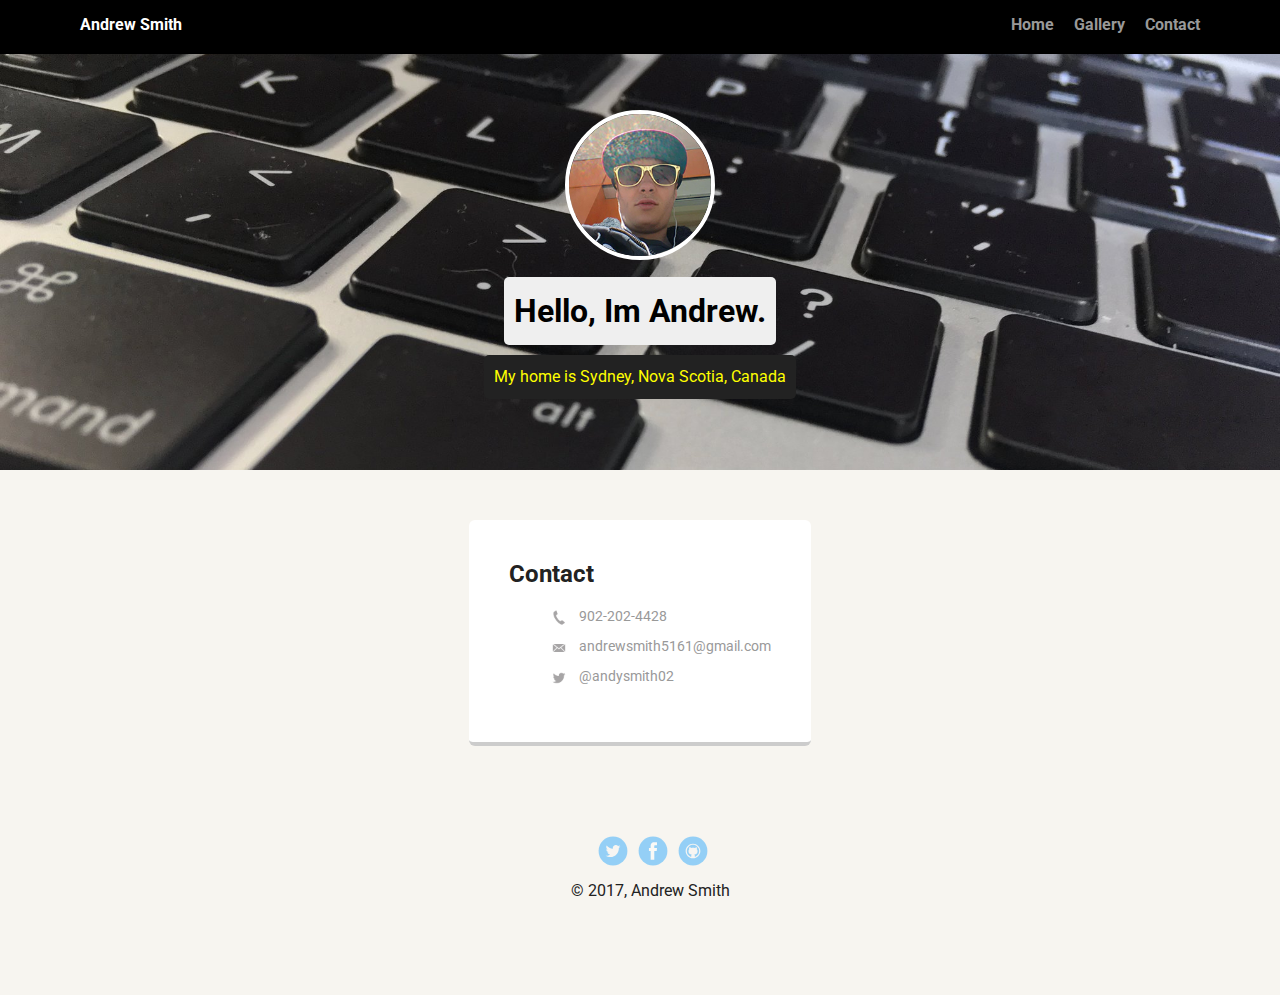
==== contact.html @ d6a13fef "upload" ====
<!doctype html>
<html lang="en">
<head>
  <meta charset="utf-8">
  <title>Andrew Smith's Profile</title>
  <meta name="viewport" content="width=device-width, initial-scale=1.0">
  <link rel="stylesheet" href="styles.css">
  <link href="https://fonts.googleapis.com/css?family=Muli%7CRoboto:400,300,500,700,900" rel="stylesheet"></head>
  <body>

    <div class="main-nav">
        <ul class="nav">
          <li class="name">Andrew Smith</li>
          <li><a href="index.html">Home</a></li>
          <li><a href="gallery.html">Gallery</a></li>
          <li><a href="contact.html">Contact</a></li>
        </ul>
    </div>

    <header>
      <img src="images/andy.jpg" alt="Photo of Andrew" class="profile-image">
      <h1 class="tag name">Hello, Im Andrew.</h1>
      <p class="tag location">My home is Sydney, Nova Scotia, Canada</p>
    </header>

    <main class="flex">
      <div class="card">
        <h2>Contact</h2>
        <ul class="contact-info">
          <li class="phone">
            <a href="tel:902-202-4428">902-202-4428</a>
          </li>
          <li class="mail">
            <a href="mailto:andrewsmith5161@gmail.com">andrewsmith5161@gmail.com</a>
          </li>
          <li class="twitter">
            <a href="http://twitter.com/intent/tweet?screen_name=andysmith02">@andysmith02</a>
          </li>
        </ul>
      </div>

    </main>
    <footer>
      <ul>
        <li><a href="http://www.twitter.com/andysmith02" class="social twitter">Twitter</a></li>
        <li><a href="http://www.facebook.com/andrew.smith02" class="social facebook">Facebook</a></li>
        <li><a href="http://www.github.com/andysmith02" class="social github">Github</a></li>
      </ul>
      <p class="copyright">&copy 2017, Andrew Smith</p>
    </footer>
  </body>
  </html>
---- styles.css ----
/* Global Layout Set-up */
* {
  box-sizing: border-box;
}

body {
  margin: 0;
  padding: 0;
  text-align: center;
  font-family: 'Roboto', sans-serif;
  color: #222;
  background: #f7f5f0;
}

img {
  max-width: 100%;
}
/* Link Styles */

a {
  text-decoration: none;
  color: #999;
}
a:hover {
  color: #6633ff;
}

/* Section Styles */

.main-nav {
  width: 100%;
  background: black;
  min-height: 30px;
  padding: 10px;
  position: fixed;
  text-align: center;
}
.nav {
  display: flex;
  justify-content: space-around;
  font-weight: 700;
  list-style-type: none;
  margin: 0 auto;
  padding: 0;
}

.nav .name {
    display: block;
    margin-right: auto;
    color: white;
}
.nav li {
  padding: 5px 10px 10px 10px;
}
.nav a {
  transition: all .5s;
}
.nav a:hover {
  color: white
}

header {
  text-align: center;
  background: url('images/keyboard.jpg') no-repeat top center;
  background-size: cover;
  overflow: hidden;
  padding-top: 60px;
}
header {
  line-height: 1.5;
}
header .profile-image {
  margin-top: 50px;
  width: 150px;
  height: 150px;
  border-radius: 100%;
  border: 4px solid white;
  transition: all .5s;
}
header .profile-image:hover {
  transform: scale(1.2) rotate(10deg);
}
.tag {
  background-color: #efefef;
  color: black;
  padding: 10px;
  border-radius: 5px;
  display: table;
  margin: 10px auto;
}
.location {
  background-color: #222;
  color: yellow;
}

.card {
  margin: 30px;
  padding: 20px 40px 40px;
  max-width: 500px;
  text-align: left;
  background: #fff;
  border-bottom: 4px solid #ccc;
  border-radius: 6px;
  transition: all .5s;
}
.card:hover {
  border-color: red;
}

.card p {
  clear: both;
}

ul.skills {
  padding: 0;
  text-align: center;
}

.skills li {
  border-radius: 6px;
  display: inline-block;
  background: #ff9904;
  color: white;
  padding: 5px 10px;
  margin: 2px;
}

.skills li:nth-child(odd) {
  background: #0399ff;
}

#gallery {
  margin: 0;
  padding: 0;
  list-style: none;
}

#gallery li {
  float: left;
  width: 45%;
  margin: 2.5%;
  background-color: #f5f5f5;
  color: #bdc3c7;
}

#gallery li a p {
  margin: 0;
  padding: 5%;
  font-size: 0.75em;
  color: #bdc3c7;
}

.contact-info {
  list-style: none;
  font-size: 0.9em;
}

.contact-info a {
  display: block;
  min-height: 20px;
  background-repeat: no-repeat;
  background-size: 20px 20px;
  padding: 0 0 0 30px;
  margin: 0 0 10px;
}

.contact-info li.phone a {
  background-image: url(images/phone.png);
}

.contact-info li.mail a {
  background-image: url(images/mail.png);
}

.contact-info li.twitter a {
  background-image: url(images/twitter.png);
}

footer {
  width: 100%;
  min-height: 30px;
  padding: 20px 0 40px 20px;
  clear: both;
}

footer .copyright {
  top: -8px;
  font-size: .75em;
}

footer ul {
  list-style-type: none;
  margin: 0;
  padding: 0;
}

footer ul li {
  display: inline-block;
}

a.social {
  display: inline-block;
  text-indent: -9999px;
  margin-left: 5px;
  width: 30px;
  height: 30px;
  background-size: 30px 30px;
  opacity: .4;
  transition: all .5s;
}
a.twitter {
  background-image: url(images/twitter.svg);
}
a.facebook {
  background-image: url(images/facebook.svg);
}
a.github {
  background-image: url(images/github.svg);
}
a.social:hover {
  opacity: 1;
}
.clearfix {
  clear: both;
}

/* Styles for larger screens */
@media screen and (min-width: 720px) {

  .flex {
      display: -ms-flexbox;      /* TWEENER - IE 10 */
      display: flex;
      max-width: 1200px;
      -ms-flex-pack: distribute;
      justify-content: space-around;
      margin: 0 auto;
  }

  header {
    min-height: 470px;
  }

  .nav {
    max-width: 1200px;
    padding: 0 30px;
  }


  main {
    padding-top: 20px;
  }

  main p {
    line-height: 1.6em;
  }

  #gallery li {
    width: 28.3333%;
  }

  #gallery li:nth-child(3n+1) {
    clear: left;
  }

  footer {
    font-size: 1.3em;
    max-width: 1200px;
    margin: 40px auto;
  }

}
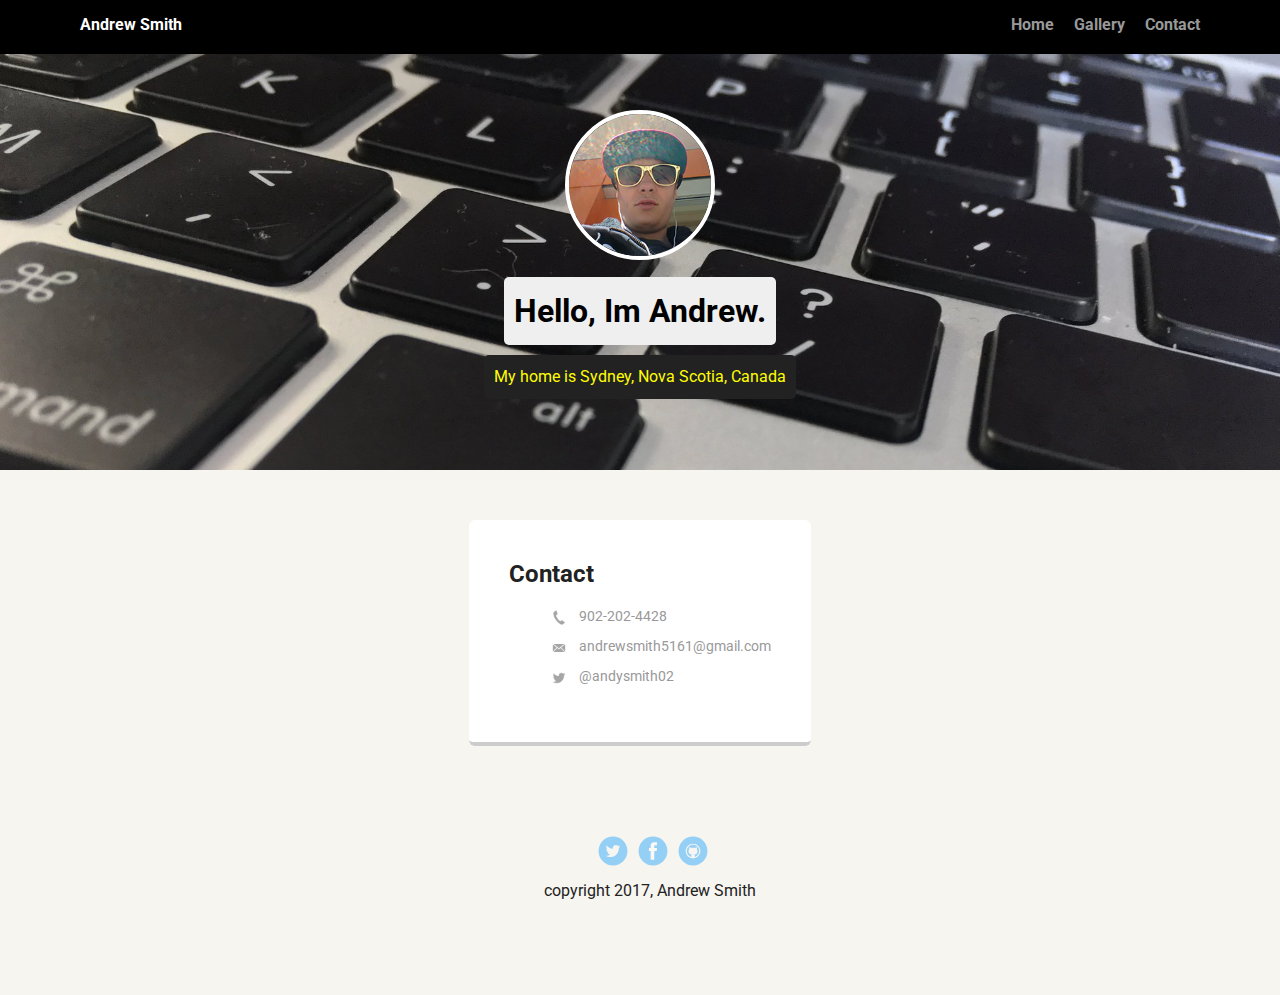
==== commit bfad30d1: "Update copyright" ====
--- a/contact.html
+++ b/contact.html
@@ -46,7 +46,7 @@
         <li><a href="http://www.facebook.com/andrew.smith02" class="social facebook">Facebook</a></li>
         <li><a href="http://www.github.com/andysmith02" class="social github">Github</a></li>
       </ul>
-      <p class="copyright">&copy 2017, Andrew Smith</p>
+      <p class="copyright">copyright 2017, Andrew Smith</p>
     </footer>
   </body>
   </html>
